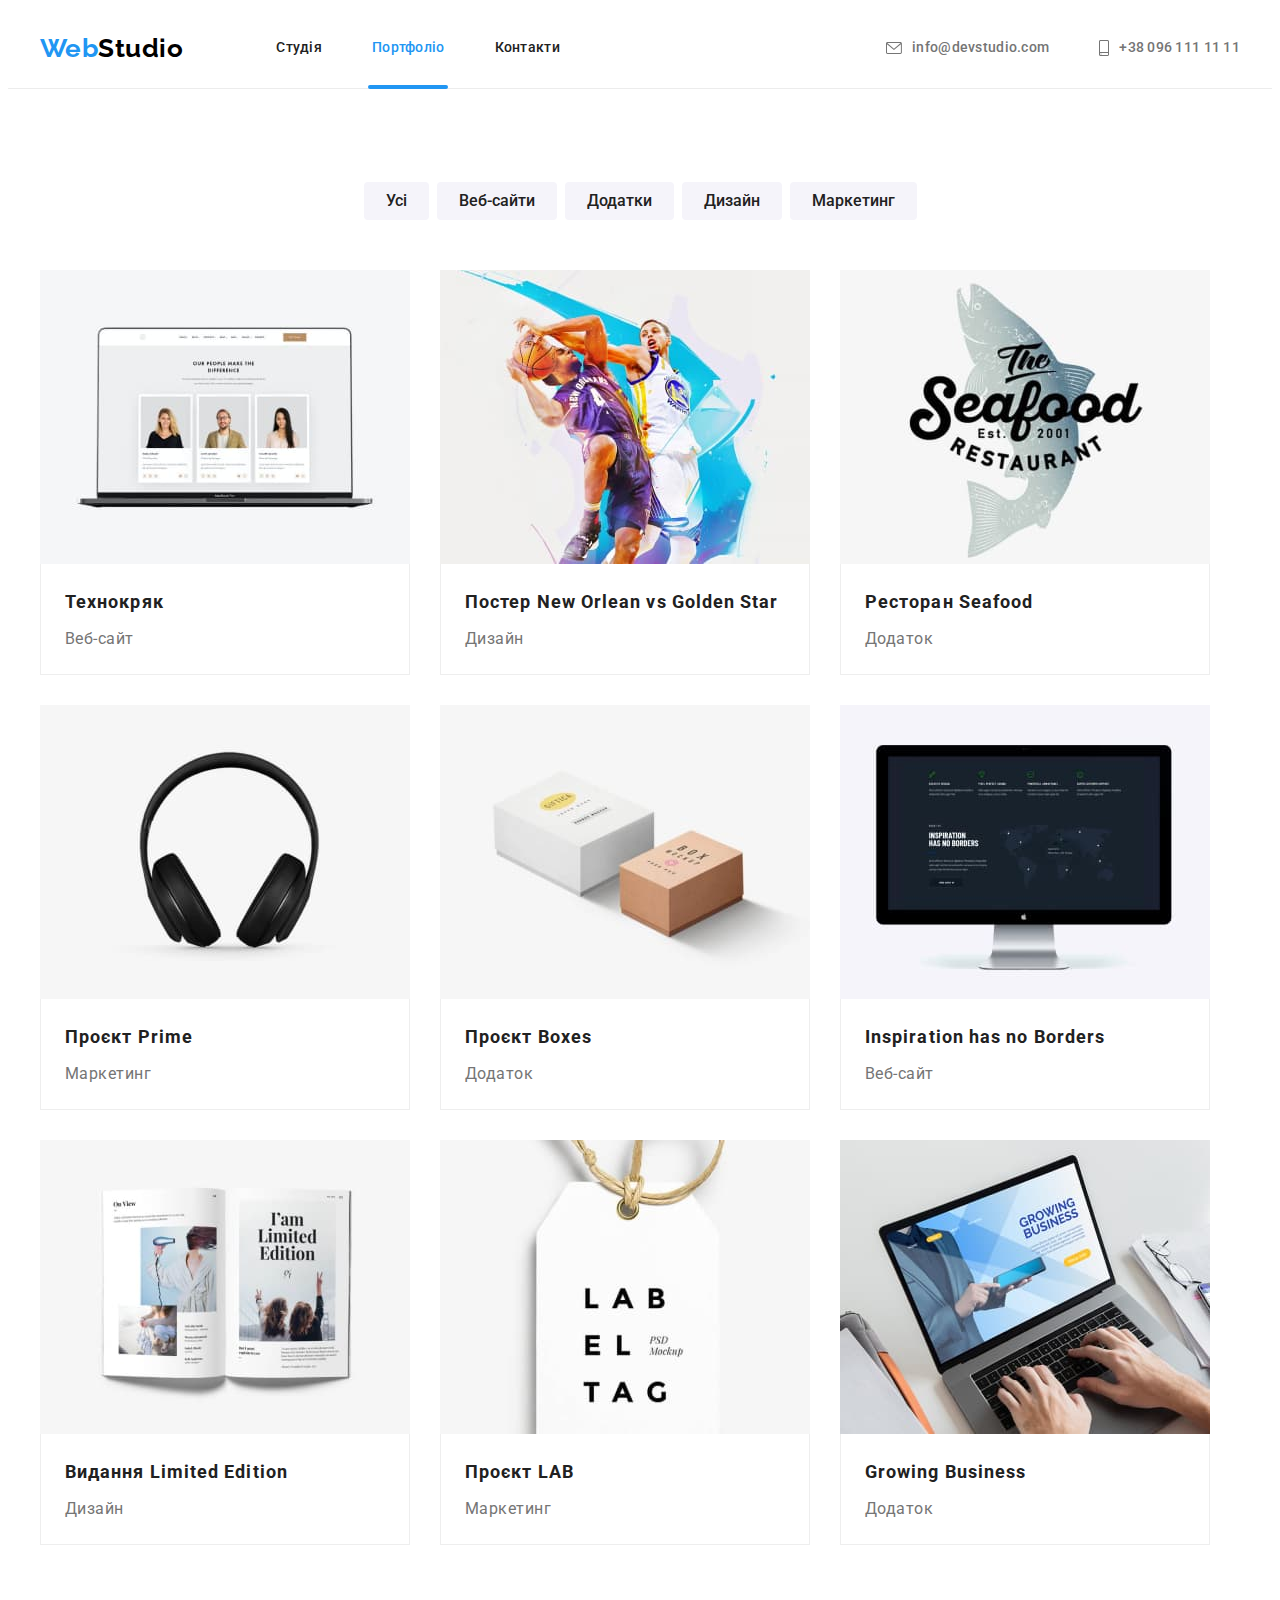
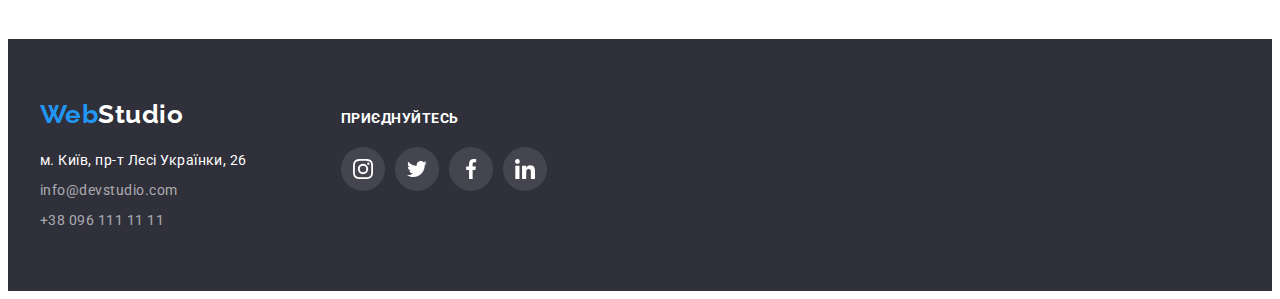
==== portfolio.html @ 20070a9f "Initial commit" ====
<!DOCTYPE html>
<html lang="uk">
  <head>
    <meta charset="UTF-8" />
    <meta http-equiv="X-UA-Compatible" content="IE=edge" />
    <meta name="viewport" content="width=device-width, initial-scale=1.0" />
    <title>Document</title>
    <!-- Fonts -->
    <link rel="preconnect" href="https://fonts.googleapis.com" />
    <link rel="preconnect" href="https://fonts.gstatic.com" crossorigin />
    <link
      href="https://fonts.googleapis.com/css2?family=Raleway:wght@700&family=Roboto:wght@400;500;700;900&display=swap"
      rel="stylesheet"
    />
    <!-- Modern normalize -->
    <link
      rel="stylesheet"
      href="https://cdnjs.cloudflare.com/ajax/libs/modern-normalize/1.1.0/modern-normalize.min.css"
      integrity="sha512-wpPYUAdjBVSE4KJnH1VR1HeZfpl1ub8YT/NKx4PuQ5NmX2tKuGu6U/JRp5y+Y8XG2tV+wKQpNHVUX03MfMFn9Q=="
      crossorigin="anonymous"
      referrerpolicy="no-referrer"
    />
    <!-- Custom styles -->
    <link rel="stylesheet" href="./css/styles.css" />
  </head>

  <body>
    <header class="container-nav">
      <div class="container">
        <a href="./index.html" class="logo link"
          >Web<span class="accent">Studio</span></a
        >
        <nav>
          <ul class="site-nav list">
            <li class="nav-pages">
              <a href="./index.html" class="nav">Студія</a>
            </li>
            <li class="nav-pages">
              <a href="./portfolio.html" class="nav current">Портфоліо</a>
            </li>
            <li class="nav-pages"><a href="" class="nav">Контакти</a></li>
          </ul>
        </nav>

        <ul class="list nav-contacts">
          <li class="contacts-info">
            <a href="mailto:info@devstudio.com" class="contacts link">
              <svg class="contacts-icons" width="16" height="12">
                <use href="./images/icons.svg#icon-envelope-hover"></use>
              </svg>
              info@devstudio.com</a
            >
          </li>
          <li class="contacts-info">
            <a href="tel:+380961111111" class="contacts link">
              <svg class="contacts-icons" width="10" height="16">
                <use href="./images/icons.svg#icon-smartphone"></use>
              </svg>
              +38 096 111 11 11</a
            >
          </li>
        </ul>
      </div>
    </header>

    <main>
      <section class="section">
        <div class="container container-portfolio">
          <h1 class="visually-hidden">portfolio</h1>
          <ul class="list portfolio-nav">
            <li>
              <button type="button" class="portfolio-btn">Усі</button>
            </li>
            <li>
              <button type="button" class="portfolio-btn">Веб-сайти</button>
            </li>
            <li>
              <button type="button" class="portfolio-btn">Додатки</button>
            </li>
            <li>
              <button type="button" class="portfolio-btn">Дизайн</button>
            </li>
            <li>
              <button type="button" class="portfolio-btn">Маркетинг</button>
            </li>
          </ul>

          <ul class="portfolio-card-list list">
            <li class="portfolio-card-item">
              <a href="" class="link portfolio-link">
                <div class="portfolio-overlay">
                  <img
                    src="./images/images2page/img.jpg"
                    alt="texnocriak"
                    width="370"
                    height="294"
                  />
                  <p class="overlay-text">
                    Ресурс пропонує комплексні пропозиції з різним рівнем
                    функціоналу та сервісів. Все це дозволить відвідувачу
                    отримати вичерпні відомості про компанію чи приватну особу.
                  </p>
                </div>
                <div class="border">
                  <h2 class="portfolio-title">Технокряк</h2>
                  <p class="portfolio-dscr">Веб-сайт</p>
                </div>
              </a>
            </li>
            <li class="portfolio-card-item">
              <a href="" class="link portfolio-link">
                <div class="portfolio-overlay">
                  <img
                    src="./images/images2page/img-2.jpg"
                    alt="poster"
                    width="370"
                    height="294"
                  />
                  <p class="overlay-text">
                    Ресурс пропонує комплексні пропозиції з різним рівнем
                    функціоналу та сервісів. Все це дозволить відвідувачу
                    отримати вичерпні відомості про компанію чи приватну особу.
                  </p>
                </div>
                <div class="border">
                  <h2 class="portfolio-title">
                    Постер New Orlean vs Golden Star
                  </h2>
                  <p class="portfolio-dscr">Дизайн</p>
                </div>
              </a>
            </li>
            <li class="portfolio-card-item">
              <a href="" class="link portfolio-link">
                <div class="portfolio-overlay">
                  <img
                    src="./images/images2page/img-3.jpg"
                    alt="restoran"
                    width="370"
                    height="294"
                  />
                  <p class="overlay-text">
                    Ресурс пропонує комплексні пропозиції з різним рівнем
                    функціоналу та сервісів. Все це дозволить відвідувачу
                    отримати вичерпні відомості про компанію чи приватну особу.
                  </p>
                </div>
                <div class="border">
                  <h2 class="portfolio-title">Ресторан Seafood</h2>
                  <p class="portfolio-dscr">Додаток</p>
                </div>
              </a>
            </li>
            <li class="portfolio-card-item">
              <a href="" class="link portfolio-link">
                <div class="portfolio-overlay">
                  <img
                    src="./images/images2page/img-4.jpg"
                    alt="project prime"
                    width="370"
                    height="294"
                  />
                  <p class="overlay-text">
                    Ресурс пропонує комплексні пропозиції з різним рівнем
                    функціоналу та сервісів. Все це дозволить відвідувачу
                    отримати вичерпні відомості про компанію чи приватну особу.
                  </p>
                </div>
                <div class="border">
                  <h2 class="portfolio-title">Проєкт Prime</h2>
                  <p class="portfolio-dscr">Маркетинг</p>
                </div>
              </a>
            </li>
            <li class="portfolio-card-item">
              <a href="" class="link portfolio-link">
                <div class="portfolio-overlay">
                  <img
                    src="./images/images2page/img-5.jpg"
                    alt="project boxes"
                    width="370"
                    height="294"
                  />
                  <p class="overlay-text">
                    Ресурс пропонує комплексні пропозиції з різним рівнем
                    функціоналу та сервісів. Все це дозволить відвідувачу
                    отримати вичерпні відомості про компанію чи приватну особу.
                  </p>
                </div>
                <div class="border">
                  <h2 class="portfolio-title">Проєкт Boxes</h2>
                  <p class="portfolio-dscr">Додаток</p>
                </div>
              </a>
            </li>
            <li class="portfolio-card-item">
              <a href="" class="link portfolio-link">
                <div class="portfolio-overlay">
                  <img
                    src="./images/images2page/img-6.jpg"
                    alt="monitor"
                    width="370"
                    height="294"
                  />
                  <p class="overlay-text">
                    Ресурс пропонує комплексні пропозиції з різним рівнем
                    функціоналу та сервісів. Все це дозволить відвідувачу
                    отримати вичерпні відомості про компанію чи приватну особу.
                  </p>
                </div>
                <div class="border">
                  <h2 class="portfolio-title">Inspiration has no Borders</h2>
                  <p class="portfolio-dscr">Веб-сайт</p>
                </div>
              </a>
            </li>
            <li class="portfolio-card-item">
              <a href="" class="link portfolio-link">
                <div class="portfolio-overlay">
                  <img
                    src="./images/images2page/img-7.jpg"
                    alt="book"
                    width="370"
                    height="294"
                  />
                  <p class="overlay-text">
                    Ресурс пропонує комплексні пропозиції з різним рівнем
                    функціоналу та сервісів. Все це дозволить відвідувачу
                    отримати вичерпні відомості про компанію чи приватну особу.
                  </p>
                </div>
                <div class="border">
                  <h2 class="portfolio-title">Видання Limited Edition</h2>
                  <p class="portfolio-dscr">Дизайн</p>
                </div>
              </a>
            </li>
            <li class="portfolio-card-item">
              <a href="" class="link portfolio-link">
                <div class="portfolio-overlay">
                  <img
                    src="./images/images2page/img-8.jpg"
                    alt="project lab"
                    width="370"
                    height="294"
                  />
                  <p class="overlay-text">
                    Ресурс пропонує комплексні пропозиції з різним рівнем
                    функціоналу та сервісів. Все це дозволить відвідувачу
                    отримати вичерпні відомості про компанію чи приватну особу.
                  </p>
                </div>
                <div class="border">
                  <h2 class="portfolio-title">Проєкт LAB</h2>
                  <p class="portfolio-dscr">Маркетинг</p>
                </div>
              </a>
            </li>
            <li class="portfolio-card-item">
              <a href="" class="link portfolio-link">
                <div class="portfolio-overlay">
                  <img
                    src="./images/images2page/img-9.jpg"
                    alt="growing business"
                    width="370"
                    height="294"
                  />
                  <p class="overlay-text">
                    Ресурс пропонує комплексні пропозиції з різним рівнем
                    функціоналу та сервісів. Все це дозволить відвідувачу
                    отримати вичерпні відомості про компанію чи приватну особу.
                  </p>
                </div>
                <div class="border">
                  <h2 class="portfolio-title">Growing Business</h2>
                  <p class="portfolio-dscr">Додаток</p>
                </div>
              </a>
            </li>
          </ul>
        </div>
      </section>
    </main>

    <footer class="footer">
      <div class="container container-footer">
        <div class="footer-adress">
          <a href="./index.html" class="logo link"
            >Web<span class="logo-footer">Studio</span></a
          >
          <address>
            <ul class="list">
              <li class="sublist-footer">
                <a
                  class="adress link"
                  href="https://www.google.com/maps/place/бул.+Леси+Украинки,+26,+Киев,+02000/@50.4265807,30.5361971,17z/data=!3m1!4b1!4m5!3m4!1s0x40d4cf0e033ecbe9:0x57a4dffefec77da0!8m2!3d50.4265807!4d30.5383858"
                  target="_blank"
                  rel="noopener noreferrer"
                  >м. Київ, пр-т Лесі Українки, 26</a
                >
              </li>
              <li class="sublist-footer">
                <a href="mailto:info@devstudio.com" class="tel-footer link"
                  >info@devstudio.com</a
                >
              </li>
              <li class="sublist-footer">
                <a href="tel:+380961111111" class="tel-footer link"
                  >+38 096 111 11 11</a
                >
              </li>
            </ul>
          </address>
        </div>
        <div class="block-footer">
          <strong class="join">приєднуйтесь</strong>
          <ul class="list social-link-footer">
            <li class="links-footer-item">
              <a
                href=""
                class="links-footer link"
                target="_blank"
                rel="noopener noreferrer"
                aria-label="instagram"
              >
                <svg class="" width="20" height="20">
                  <use href="./images/icons.svg#icon-instagram1"></use>
                </svg>
              </a>
            </li>
            <li class="links-footer-item">
              <a
                href=""
                class="links-footer link"
                target="_blank"
                rel="noopener noreferrer"
                aria-label="instagram"
              >
                <svg class="" width="20" height="20">
                  <use href="./images/icons.svg#icon-twitter1"></use>
                </svg>
              </a>
            </li>
            <li class="links-footer-item">
              <a
                href=""
                class="links-footer link"
                target="_blank"
                rel="noopener noreferrer"
                aria-label="instagram"
              >
                <svg class="" width="20" height="20">
                  <use href="./images/icons.svg#icon-facebook1"></use>
                </svg>
              </a>
            </li>
            <li class="links-footer-item">
              <a
                href=""
                class="links-footer link"
                target="_blank"
                rel="noopener noreferrer"
                aria-label="instagram"
              >
                <svg class="" width="20" height="20">
                  <use href="./images/icons.svg#icon-linkedin1"></use>
                </svg>
              </a>
            </li>
          </ul>
        </div>
      </div>
    </footer>
  </body>
</html>
---- css/styles.css ----
body{
    font-family: "Roboto", sans-serif;
    letter-spacing: 0.03em;
    background-color: #FFFFFF;
    color: #212121;
}

:root{
    --black: #000000;
    --brand-color: #2196F3;
    --white:#FFFFFF;
    --title-gray: #757575;
    --background-hero:#2F303A;
    --background: #F5F4FA;
    --border: #EEEEEE;
    --brand-black: #212121;
    --icons: #AFB1B8;
}

.container {
    display: flex;
    width: 1200px;
    padding-left: 15px;
    padding-right: 15px;
    margin-left: auto;
    margin-right: auto;
    align-items: center;
}

.section {
    padding-top: 94px;
    padding-bottom: 94px;
}

/* 
=============================================================================
Reset start 
=============================================================================
*/
h1,
h2,
h3,
h4,
h5,
h6,
p{
    margin: 0;
}

.link{
    text-decoration: none;
}

.list{
    list-style: none;
    margin: 0;
    padding: 0;
}

img{
    display: block;
    max-width: 100%;
    height: auto;
}

.visually-hidden {
    white-space: nowrap;
    width: 1px;
    height: 1px;
    overflow: hidden;
    border: 0;
    padding: 0;
    clip: rect(0 0 0 0);
    clip-path: inset(50%);
    margin: -1px;
}

.no-padding-top{
    padding-top: 0;
}
/* 
=============================================================================
Reset end 
=============================================================================
*/

/*
============================================================================= 
Logo
=============================================================================
*/

.accent {
    color: var(--black); 
}

.logo {
    margin-right: 93px;
}

.logo,
.logo-footer {
    font-family: 'Raleway';
    font-style: normal;
    font-weight: 700;
    font-size: 26px;
    line-height: 1.19;

    color: var(--brand-color);
}

/*
=============================================================================
Header 
=============================================================================
*/

.container-nav {
    border-bottom: 1px solid #ECECEC;
}

.nav-pages:not(:last-child) {
    margin-right: 50px;
}

.site-nav .nav.current {
    color: var(--brand-color);
    position: relative;
}

.site-nav .nav.current::after{
    content: "";
    position: absolute;
    background-color: var(--brand-color);
    width: 110%;
    height: 4px;
    bottom: -1px;
    left: -5%;
    border-radius: 2px;

}

.site-nav {
    display: flex;
}

.nav,
.contacts {
    display: block;
    padding-top: 32px;
    padding-bottom: 32px;

    font-weight: 500;
    font-size: 14px;
    line-height: 1.14;
    letter-spacing: 0.02em;
    text-decoration: none;
    color: var(--brand-black);

    transition: color 250ms cubic-bezier(0.4, 0, 0.2, 1);
}

.contacts{
    display: flex;
    align-items: center;
    gap: 10px;
    color: var(--title-gray);
}

.nav:hover,
.nav:focus,
.tel-footer:hover,
.tel-footer:focus,
.contacts:hover,
.contacts:focus,
.adress:hover,
.adress:focus {
    color: var(--brand-color);
}

.contacts-info:first-child {
    margin-right: 50px;
}

.nav-contacts {
    display: flex;
    margin-left: auto;
}

/*
=============================================================================
Main Page
=============================================================================
*/


/* 
=============================================================================
Hero 
=============================================================================
*/

.hero,
footer {
    background-color: var(--background-hero);
}

.hero{
    padding-top: 200px;
    padding-bottom: 200px;
    background-image: linear-gradient(rgba(47, 48, 58, 0.4), rgba(47, 48, 58, 0.4)),
    url(../images/background.jpg);
    background-repeat: no-repeat;
    background-size: cover;
    background-position: center;
    max-width: 1600px;
    height: 600px;
    margin-right: auto;
    margin-left: auto;
}

.container-hero {
    display: block
}

.hero-title {
    width: 696px;
    margin-left: auto;
    margin-right: auto;
    margin-bottom: 30px;

    font-weight: 900;
    font-size: 44px;
    line-height: 1.36;
    text-align: center;
    letter-spacing: 0.06em;
    text-transform: uppercase;

    color: var(--white);
}

.hero-btn {
    display: block;
    margin: 0 auto;
    padding: 10px 32px;
    border-radius: 4px;

    font-family: inherit;
    font-style: normal;
    font-weight: 700;
    font-size: 16px;
    line-height: 1.88;
    letter-spacing: 0.06em;
    cursor: pointer;
    border: none;

    color: var(--white);
    background-color: var(--brand-color);
}

/* 
=============================================================================
Benefits 
=============================================================================
*/

.list-benefits {
    display: flex;
    align-items: flex-start;
}

.sublist-benefits {
    width: 270px;
}

.sublist-benefits:not(:last-child) {
    margin-right: 30px;
}

.benefits-title, .sublist-work-dscr {
    font-size: 14px;
    line-height: 1.14;
    text-transform: uppercase;
    margin-bottom: 10px;
}

.benefits-dsc {
    font-size: 14px;
    line-height: 1.71;

    color: var(--title-gray);
}

/* 
=============================================================================
Works 
=============================================================================
*/

.container-work {
    display: flex;
    flex-direction: column;
}

.work,
.team-title,
.clients {
    font-size: 36px;
    line-height: 1.17;
    text-align: center;
    margin-bottom: 50px;
}

.list-work {
    display: flex;
    align-items: center;
}

.sublist-work:not(:last-child) {
    margin-right: 30px;
}

.sublist-work-dscr {
    position: absolute;
    bottom: 0;
    width: 100%;
    min-height: 70px;
    margin: 0;

    display: flex;
    justify-content: center;
    align-items: center;

    color: #FFFFFF;
    background-color: rgba(47, 48, 58, 0.8);
}

.sublist-work {
    position: relative;
}

/* 
=============================================================================
Team
=============================================================================
 */

.team {
    background: var(--background);
}

.container-team {
    display: flex;
    flex-direction: column;
}

.list-team {
    display: flex;
}

.team-border {
    box-shadow: 0px 1px 3px rgba(0, 0, 0, 0.12), 0px 1px 1px rgba(0, 0, 0, 0.14), 0px 2px 1px rgba(0, 0, 0, 0.2);
    border-radius: 0px 0px 4px 4px;
    background-color: var(--white);
}

.team-border:not(:last-child) {
    margin-right: 30px;
}

.team-dscr {
    padding-top: 30px;
    padding-bottom: 30px;
}

.team-name {
    font-weight: 500;
    font-size: 16px;
    line-height: 1.19;
    text-align: center;
    margin-bottom: 10px;
}

.team-position {
    font-size: 16px;
    line-height: 1.19;
    text-align: center;

    color: var(--title-gray);

    margin-bottom: 16px;
}

/* 
=============================================================================
Footer
=============================================================================
*/

.container-footer {
    display: flex;
    align-items: baseline;
    gap: 70px;
}

.footer{
    padding-top: 60px;
    padding-bottom: 60px;
}

.logo-footer {
    color: var(--white);
}

.sublist-footer:not(:last-child) {
    margin-bottom: 9px;
}

.adress,
.tel-footer {
    font-style: normal;
    font-size: 14px;
    line-height: 1.5;

    color: var(--white);

    transition: color 250ms cubic-bezier(0.4, 0, 0.2, 1);
}

.tel-footer {
    color: rgba(255, 255, 255, 0.6);

    transition: color 250ms cubic-bezier(0.4, 0, 0.2, 1);
}

.container-footer .logo {
    display: flex;
    margin-bottom: 20px;
    margin-right: 0;
}

.footer-adress {
    min-width: 231px;
}

.join {
    font-size: 14px;
    line-height: 1.14;
    text-transform: uppercase;
    font-style: normal;

    color: var(--white);

    margin-bottom: 20px;
}

/*
=============================================================================
Portfolio page
=============================================================================
*/

.container-portfolio {
    display: flex;
    flex-direction: column;
}

.portfolio-nav {
    display: flex;
    justify-content: center;
    margin-bottom: 50px;
}

.portfolio-btn {
    font-family: inherit;
    cursor: pointer;
    font-weight: 500;
    font-size: 16px;
    line-height: 1.62;
    color: var(--brand-black);
    background: var(--background);
    border: none;
    border-radius: 4px;
    padding: 6px 22px;

    transition: color 250ms cubic-bezier(0.4, 0, 0.2, 1), 
    background-color 250ms cubic-bezier(0.4, 0, 0.2, 1), 
    box-shadow 250ms cubic-bezier(0.4, 0, 0.2, 1);
}

.portfolio-btn:hover,
.portfolio-btn:focus {
    color: var(--white);
    background-color: var(--brand-color);
    box-shadow: 0px 3px 1px rgba(0, 0, 0, 0.1), 0px 1px 2px rgba(0, 0, 0, 0.08), 0px 2px 2px rgba(0, 0, 0, 0.12);
}

.portfolio-nav li:not(:last-child) {
    margin-right: 8px;
}

.portfolio-card-list {
    display: flex;
    flex-wrap: wrap;
}

.portfolio-card-item {
    margin-right: 30px;
    margin-bottom: 30px;
}

.portfolio-link{
    display: block;
    transition: box-shadow 250ms cubic-bezier(0.4, 0, 0.2, 1);
}

.portfolio-link:hover,
.portfolio-link:focus{
    box-shadow: 0px 1px 1px rgba(0, 0, 0, 0.12), 0px 4px 4px rgba(0, 0, 0, 0.06), 1px 4px 6px rgba(0, 0, 0, 0.16);
}

.portfolio-card-item:nth-child(3n+3) {
    margin-right: 0px;
}

.portfolio-card-list li:nth-last-child(-n + 3) {
    margin-bottom: 0px;
}

.border {
    border: 1px solid var(--border);
    border-top: none;
    padding: 20px 24px;
}

.portfolio-title {
    font-size: 18px;
    line-height: 2;
    letter-spacing: 0.06em;

    margin-bottom: 4px;

    color: var(--brand-black);
}

.portfolio-dscr {
    font-size: 16px;
    line-height: 1.88;

    color: var(--title-gray);
}

.portfolio-overlay {
    position: relative;
    overflow: hidden;
}

.overlay-text {
    position: absolute;
    top: 0;
    left: 0;
    height: 100%;
    width: 100%;
    padding: 63px 24px;
    transform: translateY(100%);
    transition: transform 250ms cubic-bezier(0.4, 0, 0.2, 1);

    background-color: rgba(33, 150, 243, 0.9);

    font-size: 18px;
    line-height: 1.56;
    color: #FFFFFF;
}

.portfolio-link:hover .overlay-text,
.portfolio-link:focus .overlay-text {
    transform: translateY(0)
}

/*
=============================================================================
Icons
=============================================================================
*/


.contacts-icons{
    fill: currentColor;
}

.benefits-icon{
    display: flex;
    align-items: center;
    justify-content: center;

    background-color: #F5F4FA;

    border-radius: 4px;
    height: 120px;
    width: 270px;
    margin-bottom: 30px;
}

.socials{
    display: flex;
    justify-content: center;
    align-items: center;
    gap: 10px;
}

.soclinks-item{
    width: 44px;
    height: 44px;
}

.social-link{
    display: flex;
    align-items: center;
    justify-content: center;
    width: 100%;
    height: 100%;
    border-radius: 50%;
    background-color: var(--white);
    fill: var(--icons);

    transition: background-color 250ms cubic-bezier(0.4, 0, 0.2, 1), 
    fill 250ms cubic-bezier(0.4, 0, 0.2, 1);
}

.social-link:hover, 
.social-link:focus{
    background-color: var(--brand-color);
    fill: var(--white);
}

.clients-item{
    height: 92px;
    width: 170px;
}

.clients-link{
    border: 1px solid var(--icons);
    border-radius: 4px;
    height: 100%;
    width: 100%;
    display: flex;
    justify-content: center;
    align-items: center;
    fill: var(--icons);

    transition: fill 250ms cubic-bezier(0.4, 0, 0.2, 1), 
    border 250ms cubic-bezier(0.4, 0, 0.2, 1);
}

.clients-link:hover,
.clients-link:focus {
    fill: var(--brand-color);
    border: 1px solid var(--brand-color);
}

.clients-list{
    display: flex;
    justify-content: center;
    align-items: center;
    gap: 30px;
}

.container-clients{
    display: flex;
    flex-direction: column;
}

.social-link-footer{
    display: flex;
    align-items: center;
    justify-content: center;
    gap: 10px;
}

.links-footer-item{
    width: 44px;
    height: 44px;
}

.links-footer{
    display: flex;
    align-items: center;
    justify-content: center;
    width: 100%;
    height: 100%;
    border-radius: 50%;
    background-color: rgba(255, 255, 255, 0.1);
    fill: var(--white);

    transition: background-color 250ms cubic-bezier(0.4, 0, 0.2, 1);
}

.links-footer:hover, .links-footer:focus{
    background-color: var(--brand-color);
}

.block-footer{
    display: flex;
    flex-direction: column;
}

/*
=============================================================================
Modal window
=============================================================================
*/

.backdrop {
    position: fixed;
    height: 100%;
    width: 100%;
    top: 0;
    left: 0;

    background-color: rgba(0, 0, 0, 0.2);
    opacity: 1;

    transition: opacity 250ms cubic-bezier(0.4, 0, 0.2, 1), 
    visibility 250ms cubic-bezier(0.4, 0, 0.2, 1);
}

.modal {
    position: absolute;
    width: 528px;
    min-height: 581px;
    top: 50%;
    left: 50%;
    transform: translate(-50%, -50%);

    background-color: #FFFFFF;
    box-shadow: 0px 1px 3px rgba(0, 0, 0, 0.12),
        0px 1px 1px rgba(0, 0, 0, 0.14),
        0px 2px 1px rgba(0, 0, 0, 0.2);
    border-radius: 4px;
}


.modal-btn {
    position: absolute;
    top: 8px;
    right: 8px;
    padding: 0;
    width: 30px;
    height: 30px;

    border-radius: 50%;
    background-color: inherit;
    border: 1px solid rgba(0, 0, 0, 0.1);

    display: flex;
    justify-content: center;
    align-items: center;

    cursor: pointer;
}

.backdrop.is-hidden {
    opacity: 0;
    pointer-events: none;
    visibility: hidden;
}
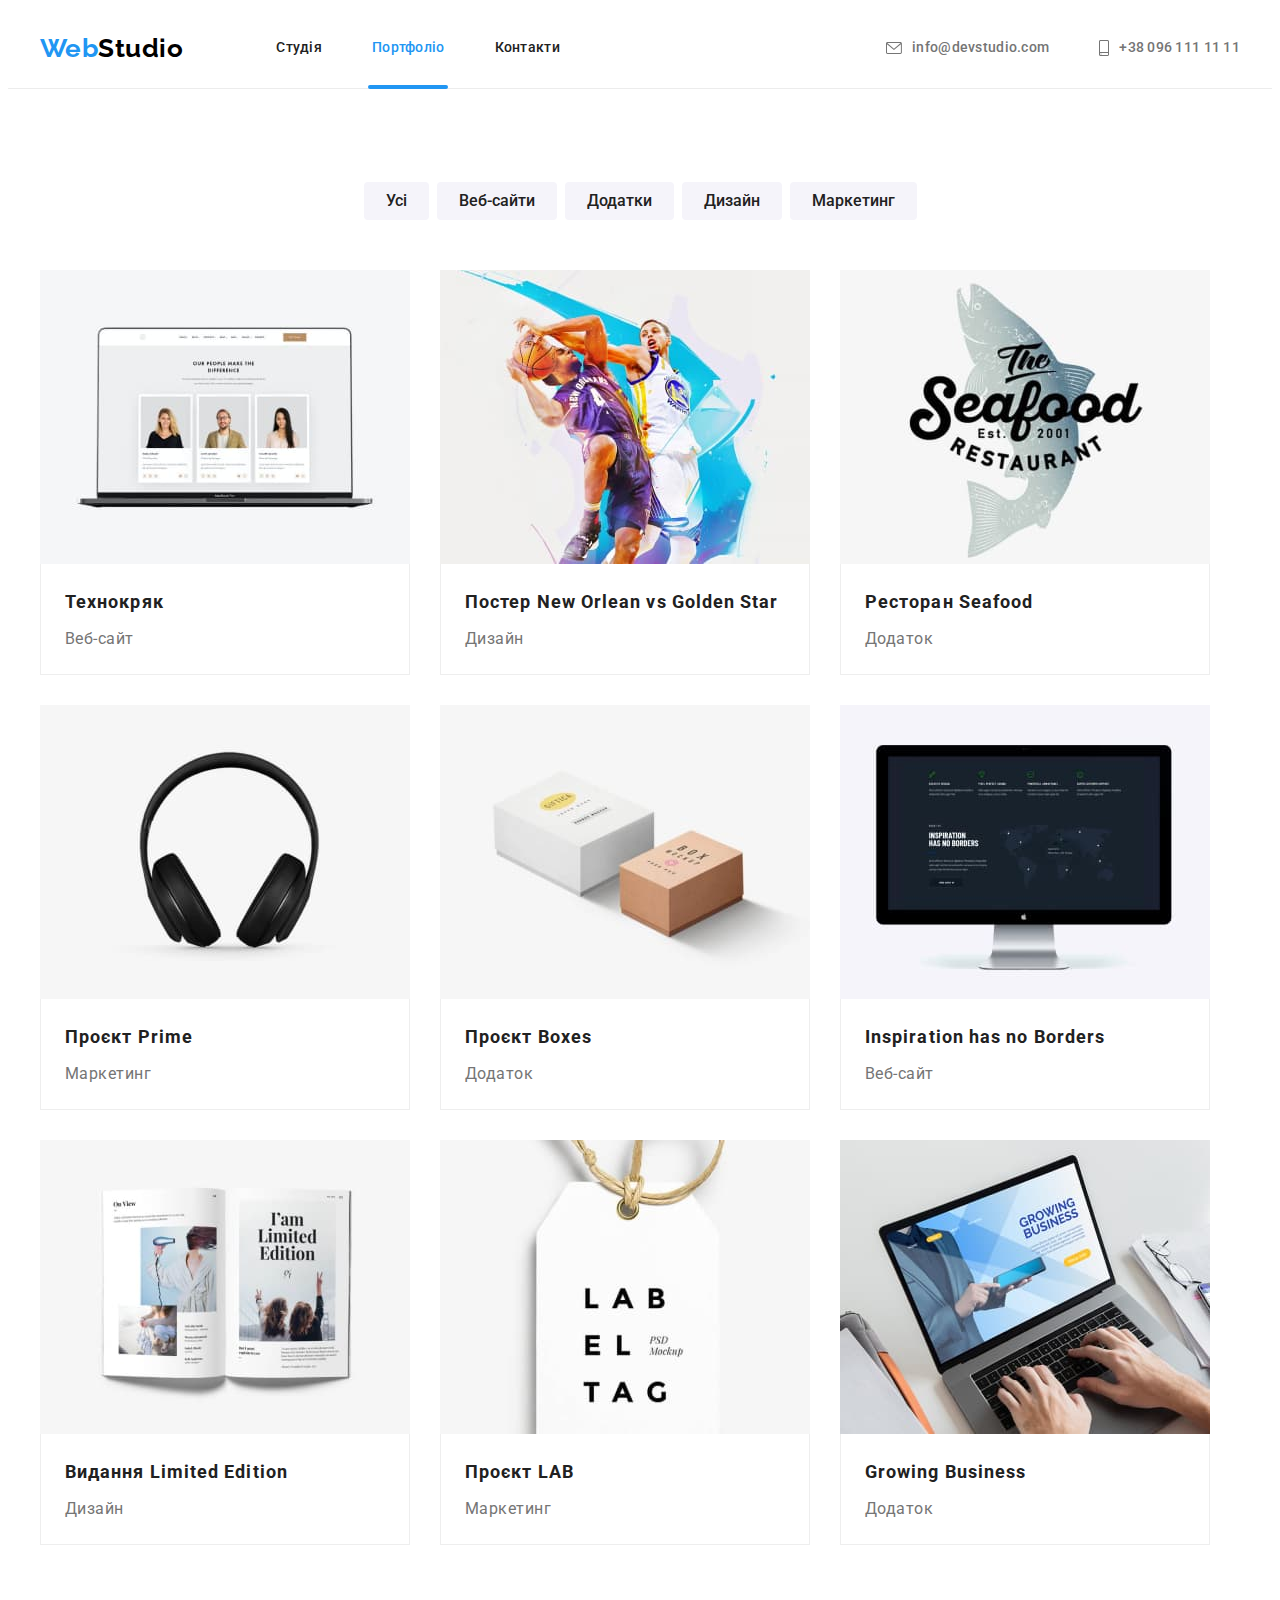
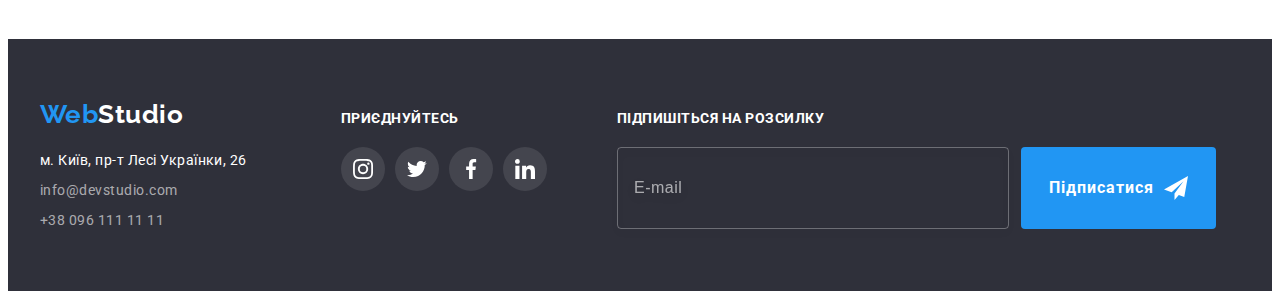
==== commit 0f08800b: "End home work 6" ====
--- a/portfolio.html
+++ b/portfolio.html
@@ -369,6 +369,25 @@
             </li>
           </ul>
         </div>
+        <div class="footer-subscribe">
+          <strong class="footer-subscribe-text">Підпишіться на розсилку</strong>
+          <div class="footer-label-wrapper">
+            <label>
+              <input
+                name="email-subscribe"
+                type="email"
+                placeholder="E-mail"
+                class="footer-mail-input"
+              />
+            </label>
+            <button type="submit" class="subscribe-btn">
+              Підписатися
+              <svg width="24" height="24">
+                <use href="./images/icons.svg#icon-send"></use>
+              </svg>
+            </button>
+          </div>
+        </div>
       </div>
     </footer>
   </body>
--- a/css/styles.css
+++ b/css/styles.css
@@ -239,7 +239,9 @@
     color: var(--white);
 }
 
-.hero-btn {
+.hero-btn,
+.subscribe-btn,
+.modal-form-btn {
     display: block;
     margin: 0 auto;
     padding: 10px 32px;
@@ -443,7 +445,8 @@
     min-width: 231px;
 }
 
-.join {
+.join,
+.footer-subscribe-text {
     font-size: 14px;
     line-height: 1.14;
     text-transform: uppercase;
@@ -452,6 +455,51 @@
     color: var(--white);
 
     margin-bottom: 20px;
+}
+
+.footer-subscribe{
+    height: 50px;
+}
+
+.footer-subscribe-text{
+    display: block;
+    margin-bottom: 20px;
+}
+
+.footer-mail-input {
+    background-color: inherit;
+    outline: none;
+    height: 50px;
+    width: 358px;
+    border: 1px solid rgba(255, 255, 255, 0.3);
+    filter: drop-shadow(0px 4px 4px rgba(0, 0, 0, 0.15));
+    border-radius: 4px;
+    padding: 15px 16px;
+}
+
+.footer-mail-input::placeholder{
+    font-size: 16px;
+    line-height: 1.25;
+    letter-spacing: 0.03em;
+    
+    color: rgba(255, 255, 255, 0.6);
+}
+
+.subscribe-btn{
+    padding: 13px 28px;
+
+    margin-left: 12px;
+    fill: #FFFFFF;
+    gap: 10px;
+
+    display: flex;
+    align-items: center;
+    line-height: 0;
+}
+
+.footer-label-wrapper{
+    display: flex;
+    justify-content: center;
 }
 
 /*
@@ -737,6 +785,8 @@
         0px 1px 1px rgba(0, 0, 0, 0.14),
         0px 2px 1px rgba(0, 0, 0, 0.2);
     border-radius: 4px;
+
+    padding: 40px;
 }
 
 
@@ -763,4 +813,148 @@
     opacity: 0;
     pointer-events: none;
     visibility: hidden;
-}+}
+
+
+
+
+
+.modal-article{
+    font-family: 'Roboto';
+    font-style: normal;
+    font-weight: 700;
+    font-size: 20px;
+    line-height: 23px;
+    text-align: center;
+    letter-spacing: 0.03em;
+    
+    color: #212121;
+    margin-bottom: 12px;
+}
+
+.modal-list{
+    gap: 10px;
+}
+
+.modal-input{
+    border: 1px solid rgba(33, 33, 33, 0.2);
+    outline: 1px solid transparent;
+
+    border-radius: 4px;
+    height: 40px;
+    width: 448px;
+    padding-left: 42px;
+    outline-offset: -1px;
+
+    transition: outline-color 250ms cubic-bezier(0.4, 0, 0.2, 1);
+}
+
+.modal-input:focus {
+    outline-color: #2196F3;
+}
+
+.modal-form-icon {
+    position: absolute;
+    top: 50%;
+    left: 12px;
+    transform: translateY(-50%);
+    fill: #212121;
+    transition: fill 250ms cubic-bezier(0.4, 0, 0.2, 1);
+}
+
+.modal-input:focus+.modal-form-icon {
+    fill: #2196F3;
+}
+
+.modal-label{
+    display: block;
+    margin-bottom: 4px;
+    font-size: 12px;
+    line-height: 1.17;
+    letter-spacing: 0.01em;
+    color: #757575;
+}
+
+.modal-form-wrapper{
+    position: relative;
+    margin-bottom: 10px;
+}
+
+.modal-form-message{
+    width: 100%;
+    height: 120px;
+    resize: none;
+    border: 1px solid rgba(33, 33, 33, 0.2);
+    outline: 1px solid transparent;
+    outline-offset: -1px;
+    border-radius: 4px;
+    padding: 12px 16px;
+    margin-bottom: 20px;
+    transition: outline-color 250ms cubic-bezier(0.4, 0, 0.2, 1);
+}
+
+.modal-form-message:focus {
+    outline-color: #2196F3;
+}
+
+
+.modal-form-message::placeholder{
+    font-size: 12px;
+    line-height: 1.17;
+    letter-spacing: 0.01em;
+    font-weight: 400;
+    
+    color: rgba(117, 117, 117, 0.5);
+}
+
+
+.modal-agreement-wrapper{
+    display: flex;
+    margin-bottom: 30px;
+    justify-content: center;
+    align-items: center;
+    gap: 7px;
+}
+
+.modal-agreement{
+    font-weight: 400;
+    font-size: 14px;
+    line-height: 1.71;
+    
+    letter-spacing: 0.03em;
+    
+    color: #757575;
+    user-select: none
+}
+
+.modal-form-checkbox{
+    appearance: none;
+    width: 16px;
+    height: 16px;
+    background-image: url("data:image/svg+xml,%3Csvg width='16' height='16' viewBox='0 0 16 15' fill='none' xmlns='http://www.w3.org/2000/svg'%3E%3Cpath d='M14.2222 1.66667V13.3333H1.77778V1.66667H14.2222ZM14.2222 0H1.77778C0.8 0 0 0.75 0 1.66667V13.3333C0 14.25 0.8 15 1.77778 15H14.2222C15.2 15 16 14.25 16 13.3333V1.66667C16 0.75 15.2 0 14.2222 0Z' fill='%23212121'/%3E%3C/svg%3E ");
+    display: inline-block;
+    background-repeat: no-repeat;
+    background-position: center;
+    transition: background-image 250ms cubic-bezier(0.4, 0, 0.2, 1);
+}
+
+.modal-form-checkbox:checked{
+    background-image: url("data:image/svg+xml,%3Csvg width='16' height='16' viewBox='0 0 16 15' fill='none' xmlns='http://www.w3.org/2000/svg'%3E%3Crect width='16' height='15' rx='2' fill='%232196F3'/%3E%3Cpath d='M3.95703 7.75166L3.88825 7.68604L3.81923 7.75141L2.93123 8.59258L2.85486 8.66492L2.93097 8.73753L6.42671 12.0724L6.49574 12.1382L6.56476 12.0724L14.069 4.91352L14.1449 4.84116L14.069 4.76881L13.1873 3.92764L13.1183 3.86183L13.0493 3.92761L6.49577 10.1735L3.95703 7.75166Z' fill='white' stroke='white' stroke-width='0.2'/%3E%3C/svg%3E%0A");
+}
+
+.modal-agreement-link{
+    color: #2196F3;
+    text-underline-offset: 3px;
+}
+
+.modal-form-btn{
+    padding-left: 52px;
+    padding-right: 52px;
+    transition: box-shadow 250ms cubic-bezier(0.4, 0, 0.2, 1);
+}
+
+.modal-form-btn:hover,
+.modal-form-btn:focus{
+    box-shadow: 0px 4px 4px rgba(0, 0, 0, 0.15);
+}
+
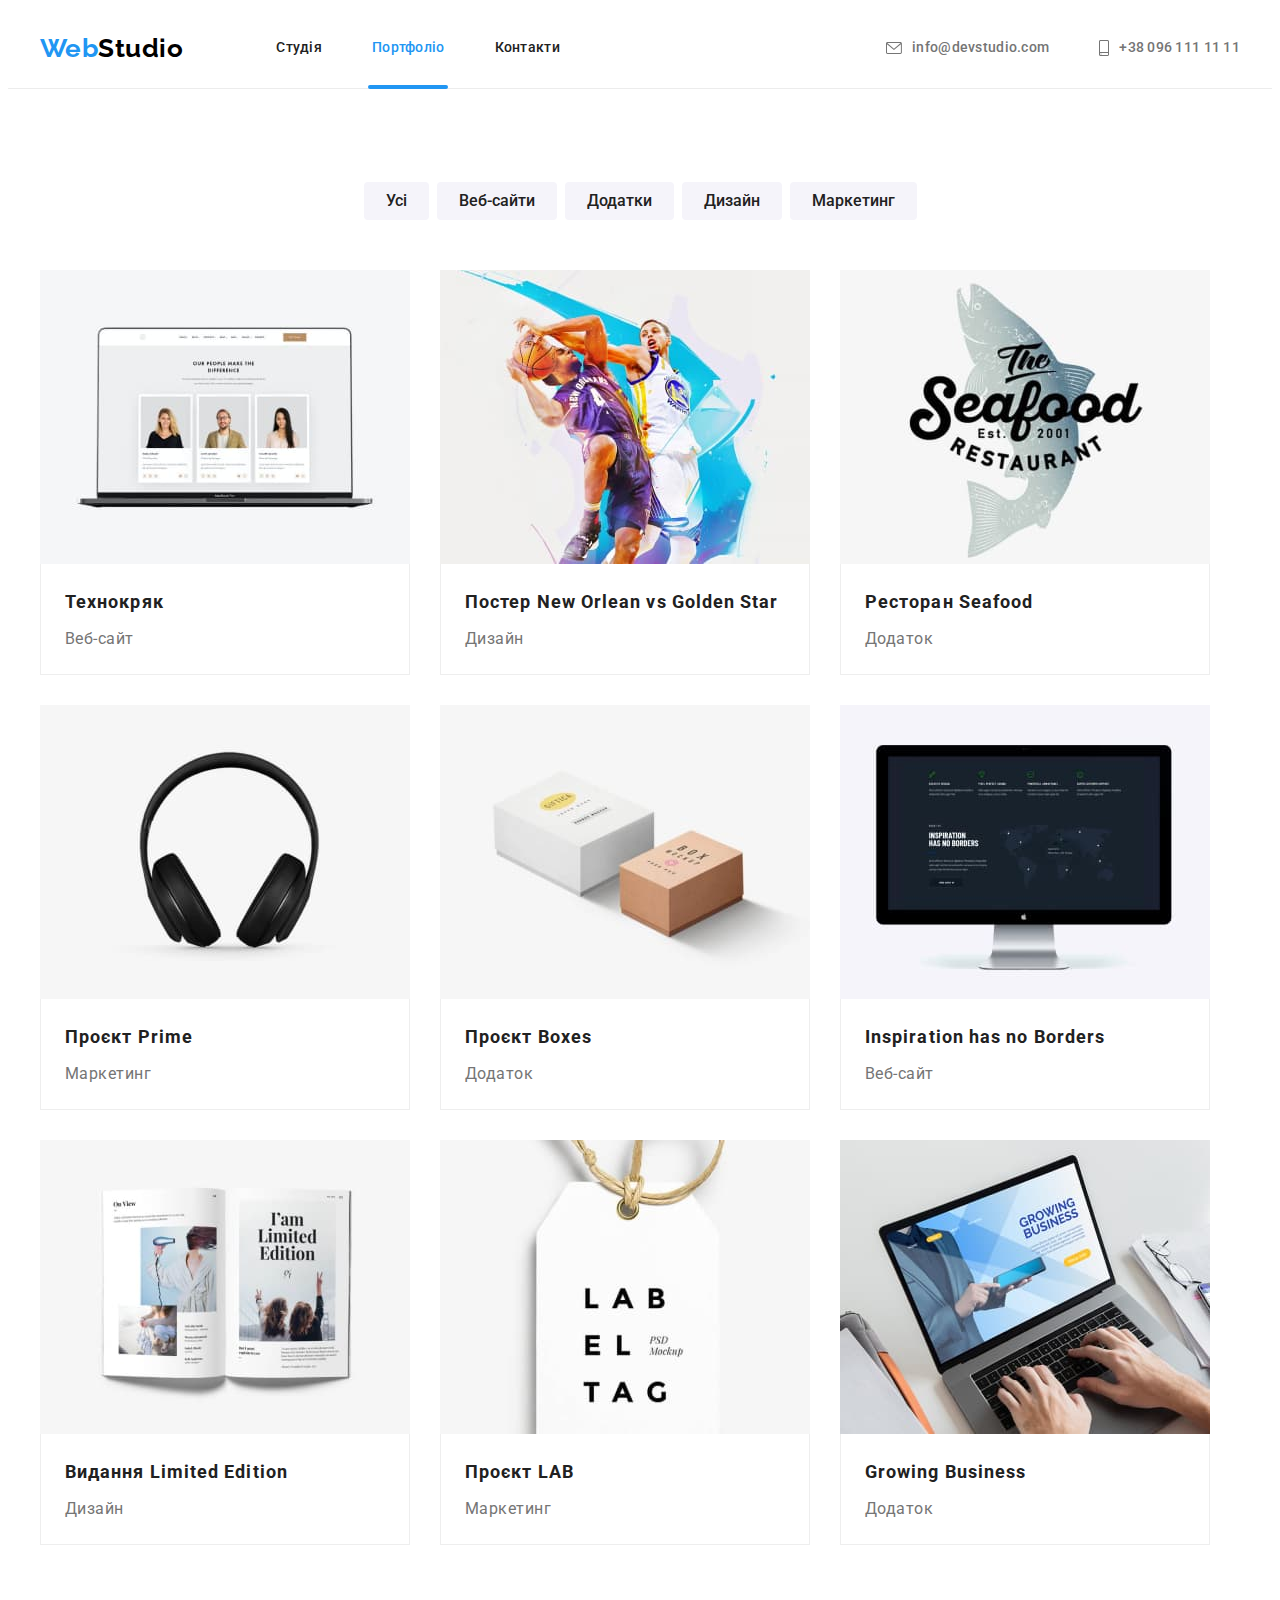
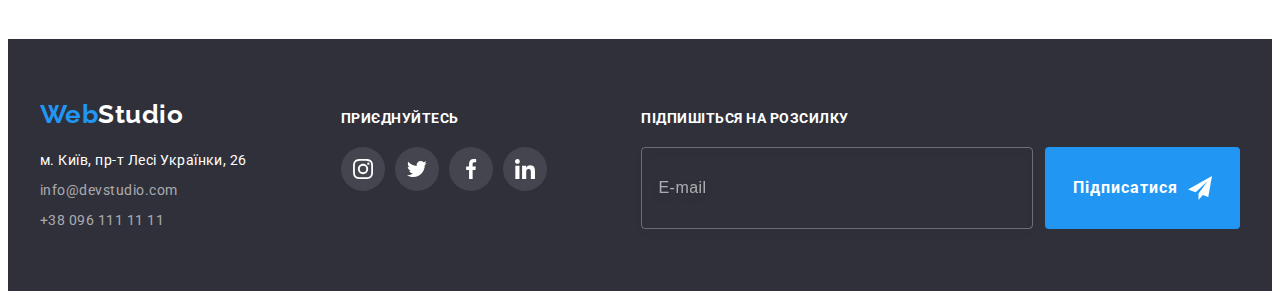
==== commit da25836c: "solve some problems" ====
--- a/portfolio.html
+++ b/portfolio.html
@@ -284,111 +284,127 @@
 
     <footer class="footer">
       <div class="container container-footer">
-        <div class="footer-adress">
-          <a href="./index.html" class="logo link"
-            >Web<span class="logo-footer">Studio</span></a
-          >
-          <address>
-            <ul class="list">
-              <li class="sublist-footer">
-                <a
-                  class="adress link"
-                  href="https://www.google.com/maps/place/бул.+Леси+Украинки,+26,+Киев,+02000/@50.4265807,30.5361971,17z/data=!3m1!4b1!4m5!3m4!1s0x40d4cf0e033ecbe9:0x57a4dffefec77da0!8m2!3d50.4265807!4d30.5383858"
-                  target="_blank"
-                  rel="noopener noreferrer"
-                  >м. Київ, пр-т Лесі Українки, 26</a
-                >
-              </li>
-              <li class="sublist-footer">
-                <a href="mailto:info@devstudio.com" class="tel-footer link"
-                  >info@devstudio.com</a
-                >
-              </li>
-              <li class="sublist-footer">
-                <a href="tel:+380961111111" class="tel-footer link"
-                  >+38 096 111 11 11</a
-                >
-              </li>
-            </ul>
-          </address>
-        </div>
-        <div class="block-footer">
-          <strong class="join">приєднуйтесь</strong>
-          <ul class="list social-link-footer">
-            <li class="links-footer-item">
-              <a
-                href=""
-                class="links-footer link"
-                target="_blank"
-                rel="noopener noreferrer"
-                aria-label="instagram"
+          <div class="footer-adress">
+              <a href="./index.html" class="logo link"
+                  >Web<span class="logo-footer">Studio</span></a
               >
-                <svg class="" width="20" height="20">
-                  <use href="./images/icons.svg#icon-instagram1"></use>
-                </svg>
-              </a>
-            </li>
-            <li class="links-footer-item">
-              <a
-                href=""
-                class="links-footer link"
-                target="_blank"
-                rel="noopener noreferrer"
-                aria-label="instagram"
+              <address>
+                  <ul class="list">
+                      <li class="sublist-footer">
+                          <a
+                              class="adress link"
+                              href="https://www.google.com/maps/place/бул.+Леси+Украинки,+26,+Киев,+02000/@50.4265807,30.5361971,17z/data=!3m1!4b1!4m5!3m4!1s0x40d4cf0e033ecbe9:0x57a4dffefec77da0!8m2!3d50.4265807!4d30.5383858"
+                              target="_blank"
+                              rel="noopener noreferrer"
+                              >м. Київ, пр-т Лесі Українки, 26</a
+                          >
+                      </li>
+                      <li class="sublist-footer">
+                          <a
+                              href="mailto:info@devstudio.com"
+                              class="tel-footer link"
+                              >info@devstudio.com</a
+                          >
+                      </li>
+                      <li class="sublist-footer">
+                          <a
+                              href="tel:+380961111111"
+                              class="tel-footer link"
+                              >+38 096 111 11 11</a
+                          >
+                      </li>
+                  </ul>
+              </address>
+          </div>
+          <div class="block-footer">
+              <strong class="join">приєднуйтесь</strong>
+              <ul class="list social-link-footer">
+                  <li class="links-footer-item">
+                      <a
+                          href=""
+                          class="links-footer link"
+                          target="_blank"
+                          rel="noopener noreferrer"
+                          aria-label="instagram"
+                      >
+                          <svg class="" width="20" height="20">
+                              <use
+                                  href="./images/icons.svg#icon-instagram1"
+                              ></use>
+                          </svg>
+                      </a>
+                  </li>
+                  <li class="links-footer-item">
+                      <a
+                          href=""
+                          class="links-footer link"
+                          target="_blank"
+                          rel="noopener noreferrer"
+                          aria-label="instagram"
+                      >
+                          <svg class="" width="20" height="20">
+                              <use
+                                  href="./images/icons.svg#icon-twitter1"
+                              ></use>
+                          </svg>
+                      </a>
+                  </li>
+                  <li class="links-footer-item">
+                      <a
+                          href=""
+                          class="links-footer link"
+                          target="_blank"
+                          rel="noopener noreferrer"
+                          aria-label="instagram"
+                      >
+                          <svg class="" width="20" height="20">
+                              <use
+                                  href="./images/icons.svg#icon-facebook1"
+                              ></use>
+                          </svg>
+                      </a>
+                  </li>
+                  <li class="links-footer-item">
+                      <a
+                          href=""
+                          class="links-footer link"
+                          target="_blank"
+                          rel="noopener noreferrer"
+                          aria-label="instagram"
+                      >
+                          <svg class="" width="20" height="20">
+                              <use
+                                  href="./images/icons.svg#icon-linkedin1"
+                              ></use>
+                          </svg>
+                      </a>
+                  </li>
+              </ul>
+          </div>
+          <div class="footer-subscribe">
+              <strong class="footer-subscribe-text"
+                  >Підпишіться на розсилку</strong
               >
-                <svg class="" width="20" height="20">
-                  <use href="./images/icons.svg#icon-twitter1"></use>
-                </svg>
-              </a>
-            </li>
-            <li class="links-footer-item">
-              <a
-                href=""
-                class="links-footer link"
-                target="_blank"
-                rel="noopener noreferrer"
-                aria-label="instagram"
-              >
-                <svg class="" width="20" height="20">
-                  <use href="./images/icons.svg#icon-facebook1"></use>
-                </svg>
-              </a>
-            </li>
-            <li class="links-footer-item">
-              <a
-                href=""
-                class="links-footer link"
-                target="_blank"
-                rel="noopener noreferrer"
-                aria-label="instagram"
-              >
-                <svg class="" width="20" height="20">
-                  <use href="./images/icons.svg#icon-linkedin1"></use>
-                </svg>
-              </a>
-            </li>
-          </ul>
-        </div>
-        <div class="footer-subscribe">
-          <strong class="footer-subscribe-text">Підпишіться на розсилку</strong>
-          <div class="footer-label-wrapper">
-            <label>
-              <input
-                name="email-subscribe"
-                type="email"
-                placeholder="E-mail"
-                class="footer-mail-input"
-              />
-            </label>
-            <button type="submit" class="subscribe-btn">
-              Підписатися
-              <svg width="24" height="24">
-                <use href="./images/icons.svg#icon-send"></use>
-              </svg>
-            </button>
+              <div class="footer-label-wrapper">
+                  <form>
+                      <label>
+                          <input
+                              name="email-subscribe"
+                              type="email"
+                              placeholder="E-mail"
+                              class="footer-mail-input"
+                          />
+                      </label>
+                  </form>
+                  <button type="submit" class="subscribe-btn">
+                      Підписатися
+                      <svg width="24" height="24">
+                          <use href="./images/icons.svg#icon-send"></use>
+                      </svg>
+                  </button>
+              </div>
           </div>
-        </div>
       </div>
-    </footer>
+  </footer>
   </body>
 </html>
--- a/css/styles.css
+++ b/css/styles.css
@@ -402,7 +402,6 @@
 .container-footer {
     display: flex;
     align-items: baseline;
-    gap: 70px;
 }
 
 .footer{
@@ -443,6 +442,7 @@
 
 .footer-adress {
     min-width: 231px;
+    margin-right: 70px;
 }
 
 .join,
@@ -459,6 +459,7 @@
 
 .footer-subscribe{
     height: 50px;
+    margin-left: auto;
 }
 
 .footer-subscribe-text{
@@ -467,6 +468,7 @@
 }
 
 .footer-mail-input {
+    color: #FFFFFF;
     background-color: inherit;
     outline: none;
     height: 50px;
@@ -807,6 +809,12 @@
     align-items: center;
 
     cursor: pointer;
+    transition: fill 2500ms cubic-bezier(0.4, 0, 0.2, 1);
+}
+
+.modal-btn:hover,
+.modal-btn:focus{
+    fill: #2196F3;
 }
 
 .backdrop.is-hidden {
@@ -814,10 +822,6 @@
     pointer-events: none;
     visibility: hidden;
 }
-
-
-
-
 
 .modal-article{
     font-family: 'Roboto';
